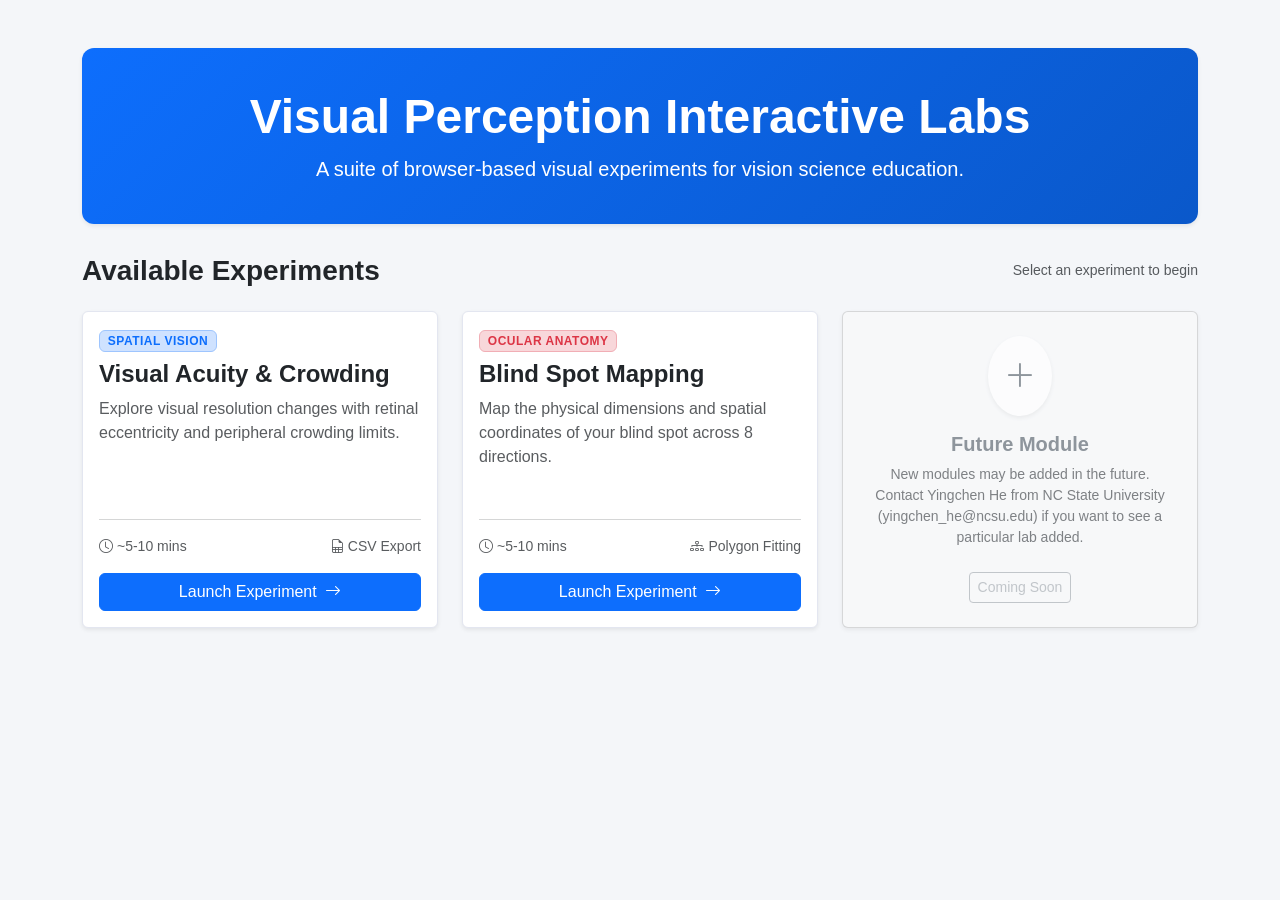
==== index.html @ 118fcc58 "Add files via upload" ====
<!DOCTYPE html>
<html lang="en">
<head>
  <meta charset="UTF-8">
  <meta name="viewport" content="width=device-width, initial-scale=1.0">
  <title>Visual Perception Online Laboratory</title>
  <!-- Bootstrap 5 CSS & Icons -->
  <link href="https://cdn.jsdelivr.net/npm/bootstrap@5.3.0/dist/css/bootstrap.min.css" rel="stylesheet">
  <link rel="stylesheet" href="https://cdn.jsdelivr.net/npm/bootstrap-icons@1.10.5/font/bootstrap-icons.css">
  <!-- Shared Styles -->
  <link rel="stylesheet" href="assets/css/custom.css">
</head>
<body>

<div class="container my-5">
  <!-- Hero Section -->
  <div class="hero-banner shadow-sm text-center">
    <h1 class="fw-bold display-5">Visual Perception Interactive Labs</h1>
    <p class="lead mb-0 opacity-90">A suite of browser-based visual experiments for vision science education.</p>
  </div>

  <!-- Section Header -->
  <div class="d-flex justify-content-between align-items-center mb-4">
    <h3 class="fw-semibold text-dark m-0">Available Experiments</h3>
    <span class="text-muted small">Select an experiment to begin</span>
  </div>

  <!-- Experiment Cards Grid -->
  <div class="row g-4">
    <!-- Visual Acuity & Crowding Card -->
    <div class="col-md-6 col-lg-4">
      <div class="card h-100 shadow-sm experiment-card">
        <div class="card-body d-flex flex-column">
          <div class="mb-2">
            <span class="badge bg-primary-subtle text-primary border border-primary-subtle badge-topic">Spatial Vision</span>
          </div>
          <h4 class="card-title fw-bold">Visual Acuity & Crowding</h4>
          <p class="card-text text-muted flex-grow-1">
            Explore visual resolution changes with retinal eccentricity and peripheral crowding limits.
          </p>
          <hr class="text-muted opacity-25">
          <div class="d-flex justify-content-between align-items-center mb-3 text-muted small">
            <span><i class="bi bi-clock me-1"></i>~5-10 mins</span>
            <span><i class="bi bi-file-earmark-spreadsheet me-1"></i>CSV Export</span>
          </div>
          <a href="experiments/acuity.html" class="btn btn-primary w-100">
            Launch Experiment <i class="bi bi-arrow-right ms-1"></i>
          </a>
        </div>
      </div>
    </div>

    <!-- Blind Spot Mapping Card -->
    <div class="col-md-6 col-lg-4">
      <div class="card h-100 shadow-sm experiment-card">
        <div class="card-body d-flex flex-column">
          <div class="mb-2">
            <span class="badge bg-danger-subtle text-danger border border-danger-subtle badge-topic">Ocular Anatomy</span>
          </div>
          <h4 class="card-title fw-bold">Blind Spot Mapping</h4>
          <p class="card-text text-muted flex-grow-1">
            Map the physical dimensions and spatial coordinates of your blind spot across 8 directions.
          </p>
          <hr class="text-muted opacity-25">
          <div class="d-flex justify-content-between align-items-center mb-3 text-muted small">
            <span><i class="bi bi-clock me-1"></i>~5-10 mins</span>
            <span><i class="bi bi-diagram-3 me-1"></i>Polygon Fitting</span>
          </div>
          <a href="experiments/blindspot.html" class="btn btn-primary w-100">
            Launch Experiment <i class="bi bi-arrow-right ms-1"></i>
          </a>
        </div>
      </div>
    </div>

    <!-- Future Module Placeholder -->
    <div class="col-md-6 col-lg-4">
      <div class="card h-100 shadow-sm bg-light opacity-75">
        <div class="card-body d-flex flex-column justify-content-center align-items-center text-center p-4">
          <div class="bg-white rounded-circle p-3 mb-3 shadow-sm text-secondary">
            <i class="bi bi-plus-lg fs-2"></i>
          </div>
          <h5 class="fw-bold text-secondary">Future Module</h5>
          <p class="card-text text-muted small">
            New modules may be added in the future. Contact Yingchen He from NC State University (yingchen_he@ncsu.edu) if you want to see a particular lab added.
          </p>
          <button class="btn btn-outline-secondary btn-sm disabled opacity-50 mt-2">Coming Soon</button>
        </div>
      </div>
    </div>
  </div>
</div>

</body>
</html>
---- assets/css/custom.css ----
/* General Layout & Typography */
body {
  background-color: #f4f6f9;
  font-family: -apple-system, BlinkMacSystemFont, "Segoe UI", Roboto, sans-serif;
}

/* Header & Banner Styles */
.hero-banner {
  background: linear-gradient(135deg, #0d6efd 0%, #0a58ca 100%);
  color: white;
  padding: 40px 20px;
  border-radius: 12px;
  margin-bottom: 30px;
}

.top-banner {
  background-color: #ffffff;
  padding: 15px 20px;
  border-radius: 8px;
  margin-bottom: 20px;
  border: 1px solid #e3e6f0;
}

/* Experiment Cards (index.html) */
.experiment-card {
  transition: transform 0.2s ease, box-shadow 0.2s ease;
  border: 1px solid #e3e6f0;
}

.experiment-card:hover {
  transform: translateY(-4px);
  box-shadow: 0 0.5rem 1rem rgba(0, 0, 0, 0.15) !important;
}

.badge-topic {
  font-size: 0.75rem;
  letter-spacing: 0.5px;
  text-transform: uppercase;
}

/* Psychophysics Canvas & Stimuli */
.stimulus-canvas {
  position: relative;
  width: 100%;
  height: 520px;
  background-color: #ffffff;
  border: 2px solid #ced4da;
  border-radius: 8px;
  overflow: hidden;
}

.fixation-cross {
  position: absolute;
  font-size: 32px;
  font-weight: bold;
  color: #dc3545;
  transform: translate(-50%, -50%);
  user-select: none;
  display: flex;
  align-items: center;
  justify-content: center;
  line-height: 1;
  width: 40px;
  height: 40px;
}

.letter-stimulus {
  position: absolute;
  font-family: 'Courier New', Courier, monospace;
  font-weight: bold;
  color: #000000;
  line-height: 1;
  text-align: center;
  transform: translate(-50%, -50%);
  user-select: none;
  display: flex;
  align-items: center;
  justify-content: center;
}

.probe-dot {
  position: absolute;
  background-color: #000000;
  border-radius: 50%;
  transform: translate(-50%, -50%);
  user-select: none;
  transition: all 0.03s ease-out;
}

.bs-point {
  position: absolute;
  width: 8px;
  height: 8px;
  background-color: #dc3545;
  border-radius: 50%;
  transform: translate(-50%, -50%);
  user-select: none;
}

/* Calibration Modal Widget */
.calib-card {
  background-color: #0d6efd;
  height: 120px;
  border-radius: 6px;
  margin: 15px auto;
  color: white;
  display: flex;
  align-items: center;
  justify-content: center;
  font-weight: bold;
}
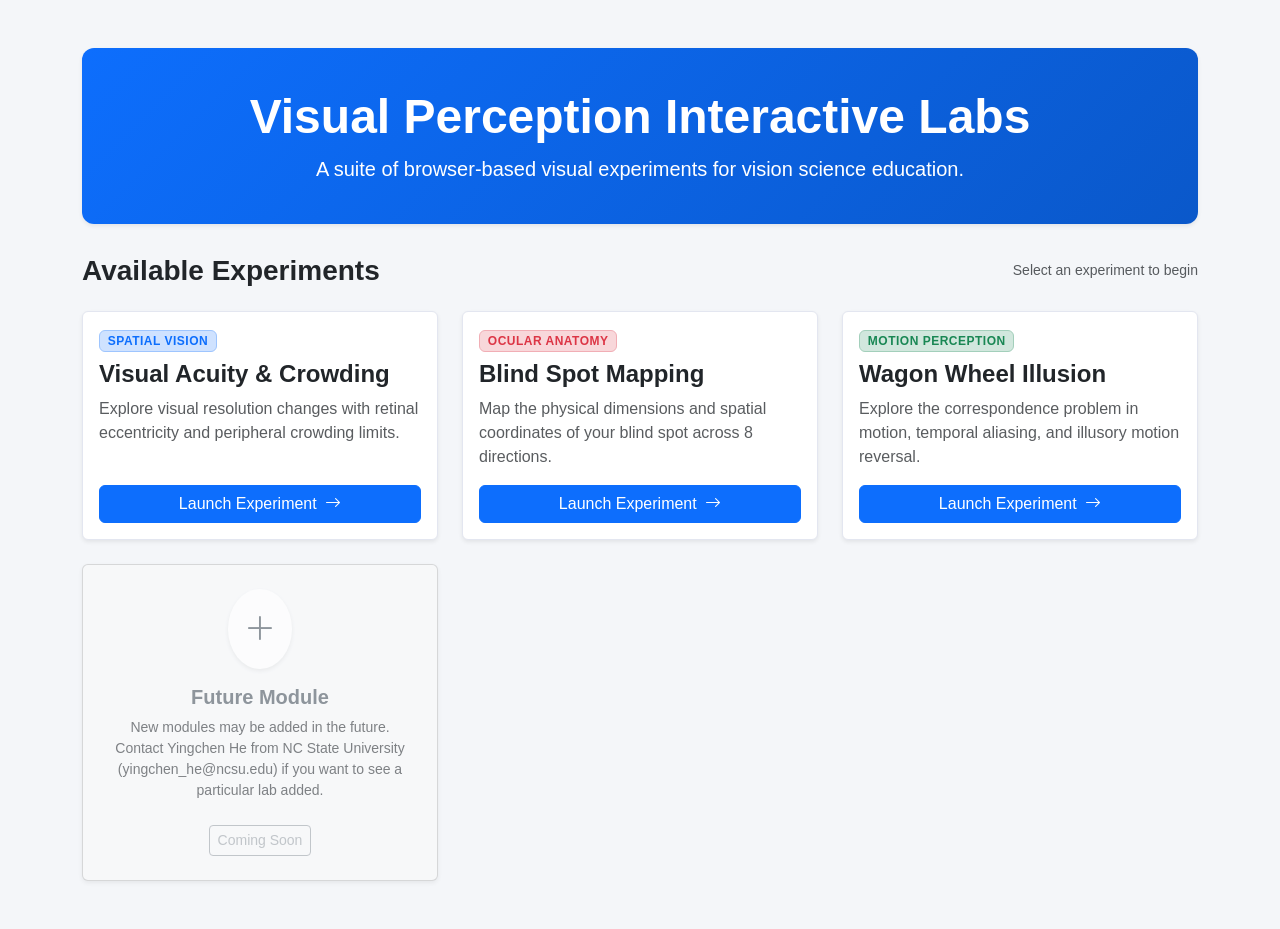
==== commit 2c940bf0: "Add files via upload Adding a new Wagon Wheel experiment" ====
--- a/index.html
+++ b/index.html
@@ -1,5 +1,6 @@
 <!DOCTYPE html>
 <html lang="en">
+
 <head>
   <meta charset="UTF-8">
   <meta name="viewport" content="width=device-width, initial-scale=1.0">
@@ -10,86 +11,126 @@
   <!-- Shared Styles -->
   <link rel="stylesheet" href="assets/css/custom.css">
 </head>
+
 <body>
 
-<div class="container my-5">
-  <!-- Hero Section -->
-  <div class="hero-banner shadow-sm text-center">
-    <h1 class="fw-bold display-5">Visual Perception Interactive Labs</h1>
-    <p class="lead mb-0 opacity-90">A suite of browser-based visual experiments for vision science education.</p>
-  </div>
+  <div class="container my-5">
+    <!-- Hero Section -->
+    <div class="hero-banner shadow-sm text-center">
+      <h1 class="fw-bold display-5">Visual Perception Interactive Labs</h1>
+      <p class="lead mb-0 opacity-90">A suite of browser-based visual experiments for vision science education.</p>
+    </div>
 
-  <!-- Section Header -->
-  <div class="d-flex justify-content-between align-items-center mb-4">
-    <h3 class="fw-semibold text-dark m-0">Available Experiments</h3>
-    <span class="text-muted small">Select an experiment to begin</span>
-  </div>
+    <!-- Section Header -->
+    <div class="d-flex justify-content-between align-items-center mb-4">
+      <h3 class="fw-semibold text-dark m-0">Available Experiments</h3>
+      <span class="text-muted small">Select an experiment to begin</span>
+    </div>
 
-  <!-- Experiment Cards Grid -->
-  <div class="row g-4">
-    <!-- Visual Acuity & Crowding Card -->
-    <div class="col-md-6 col-lg-4">
-      <div class="card h-100 shadow-sm experiment-card">
-        <div class="card-body d-flex flex-column">
-          <div class="mb-2">
-            <span class="badge bg-primary-subtle text-primary border border-primary-subtle badge-topic">Spatial Vision</span>
+    <!-- Experiment Cards Grid -->
+    <div class="row g-4">
+      <!-- Visual Acuity & Crowding Card -->
+      <div class="col-md-6 col-lg-4">
+        <div class="card h-100 shadow-sm experiment-card">
+          <div class="card-body d-flex flex-column">
+            <div class="mb-2">
+              <span class="badge bg-primary-subtle text-primary border border-primary-subtle badge-topic">Spatial
+                Vision</span>
+            </div>
+            <h4 class="card-title fw-bold">Visual Acuity & Crowding</h4>
+            <p class="card-text text-muted flex-grow-1">
+              Explore visual resolution changes with retinal eccentricity and peripheral crowding limits.
+            </p>
+            <a href="experiments/acuity.html" class="btn btn-primary w-100">
+              Launch Experiment <i class="bi bi-arrow-right ms-1"></i>
+            </a>
           </div>
-          <h4 class="card-title fw-bold">Visual Acuity & Crowding</h4>
-          <p class="card-text text-muted flex-grow-1">
-            Explore visual resolution changes with retinal eccentricity and peripheral crowding limits.
-          </p>
-          <hr class="text-muted opacity-25">
-          <div class="d-flex justify-content-between align-items-center mb-3 text-muted small">
-            <span><i class="bi bi-clock me-1"></i>~5-10 mins</span>
-            <span><i class="bi bi-file-earmark-spreadsheet me-1"></i>CSV Export</span>
-          </div>
-          <a href="experiments/acuity.html" class="btn btn-primary w-100">
-            Launch Experiment <i class="bi bi-arrow-right ms-1"></i>
-          </a>
         </div>
       </div>
-    </div>
 
-    <!-- Blind Spot Mapping Card -->
-    <div class="col-md-6 col-lg-4">
-      <div class="card h-100 shadow-sm experiment-card">
-        <div class="card-body d-flex flex-column">
-          <div class="mb-2">
-            <span class="badge bg-danger-subtle text-danger border border-danger-subtle badge-topic">Ocular Anatomy</span>
+      <!-- Blind Spot Mapping Card -->
+      <div class="col-md-6 col-lg-4">
+        <div class="card h-100 shadow-sm experiment-card">
+          <div class="card-body d-flex flex-column">
+            <div class="mb-2">
+              <span class="badge bg-danger-subtle text-danger border border-danger-subtle badge-topic">Ocular
+                Anatomy</span>
+            </div>
+            <h4 class="card-title fw-bold">Blind Spot Mapping</h4>
+            <p class="card-text text-muted flex-grow-1">
+              Map the physical dimensions and spatial coordinates of your blind spot across 8 directions.
+            </p>
+          
+            <a href="experiments/blindspot.html" class="btn btn-primary w-100">
+              Launch Experiment <i class="bi bi-arrow-right ms-1"></i>
+            </a>
           </div>
-          <h4 class="card-title fw-bold">Blind Spot Mapping</h4>
-          <p class="card-text text-muted flex-grow-1">
-            Map the physical dimensions and spatial coordinates of your blind spot across 8 directions.
-          </p>
-          <hr class="text-muted opacity-25">
-          <div class="d-flex justify-content-between align-items-center mb-3 text-muted small">
-            <span><i class="bi bi-clock me-1"></i>~5-10 mins</span>
-            <span><i class="bi bi-diagram-3 me-1"></i>Polygon Fitting</span>
-          </div>
-          <a href="experiments/blindspot.html" class="btn btn-primary w-100">
-            Launch Experiment <i class="bi bi-arrow-right ms-1"></i>
-          </a>
         </div>
       </div>
-    </div>
 
-    <!-- Future Module Placeholder -->
-    <div class="col-md-6 col-lg-4">
-      <div class="card h-100 shadow-sm bg-light opacity-75">
-        <div class="card-body d-flex flex-column justify-content-center align-items-center text-center p-4">
-          <div class="bg-white rounded-circle p-3 mb-3 shadow-sm text-secondary">
-            <i class="bi bi-plus-lg fs-2"></i>
+      <!-- Mondrian Experiment Card
+      <div class="col-md-6 col-lg-4">
+        <div class="card h-100 shadow-sm experiment-card">
+          <div class="card-body d-flex flex-column">
+            <div class="mb-2">
+              <span class="badge bg-danger-subtle text-danger border border-danger-subtle badge-topic">Color
+                Perception</span>
+            </div>
+            <h4 class="card-title fw-bold">Mondrian Experiment</h4>
+            <p class="card-text text-muted flex-grow-1">
+              Investigate color perception and spatial organization through interactive geometric composition tasks.
+            </p>
+            <hr class="text-muted opacity-25">
+            <div class="d-flex justify-content-between align-items-center mb-3 text-muted small">
+              <span><i class="bi bi-clock me-1"></i>~5-10 mins</span>
+              <span><i class="bi bi-diagram-3 me-1"></i>Color Matching</span>
+            </div>
+            <a href="experiments/mondrian.html" class="btn btn-primary w-100">
+              Launch Experiment <i class="bi bi-arrow-right ms-1"></i>
+            </a>
           </div>
-          <h5 class="fw-bold text-secondary">Future Module</h5>
-          <p class="card-text text-muted small">
-            New modules may be added in the future. Contact Yingchen He from NC State University (yingchen_he@ncsu.edu) if you want to see a particular lab added.
-          </p>
-          <button class="btn btn-outline-secondary btn-sm disabled opacity-50 mt-2">Coming Soon</button>
+        </div>
+      </div> -->
+
+      <!-- Motion Perception (Wagon Wheel) Card -->
+      <div class="col-md-6 col-lg-4">
+        <div class="card h-100 shadow-sm experiment-card">
+          <div class="card-body d-flex flex-column">
+            <div class="mb-2">
+              <span class="badge bg-success-subtle text-success border border-success-subtle badge-topic">Motion
+                Perception</span>
+            </div>
+            <h4 class="card-title fw-bold">Wagon Wheel Illusion</h4>
+            <p class="card-text text-muted flex-grow-1">
+              Explore the correspondence problem in motion, temporal aliasing, and illusory motion reversal.
+            </p>
+            
+            <a href="experiments/motion.html" class="btn btn-primary w-100">
+              Launch Experiment <i class="bi bi-arrow-right ms-1"></i>
+            </a>
+          </div>
+        </div>
+      </div>      
+
+      <!-- Future Module Placeholder -->
+      <div class="col-md-6 col-lg-4">
+        <div class="card h-100 shadow-sm bg-light opacity-75">
+          <div class="card-body d-flex flex-column justify-content-center align-items-center text-center p-4">
+            <div class="bg-white rounded-circle p-3 mb-3 shadow-sm text-secondary">
+              <i class="bi bi-plus-lg fs-2"></i>
+            </div>
+            <h5 class="fw-bold text-secondary">Future Module</h5>
+            <p class="card-text text-muted small">
+              New modules may be added in the future. Contact Yingchen He from NC State University
+              (yingchen_he@ncsu.edu) if you want to see a particular lab added.
+            </p>
+            <button class="btn btn-outline-secondary btn-sm disabled opacity-50 mt-2">Coming Soon</button>
+          </div>
         </div>
       </div>
     </div>
   </div>
-</div>
 
 </body>
+
 </html>
